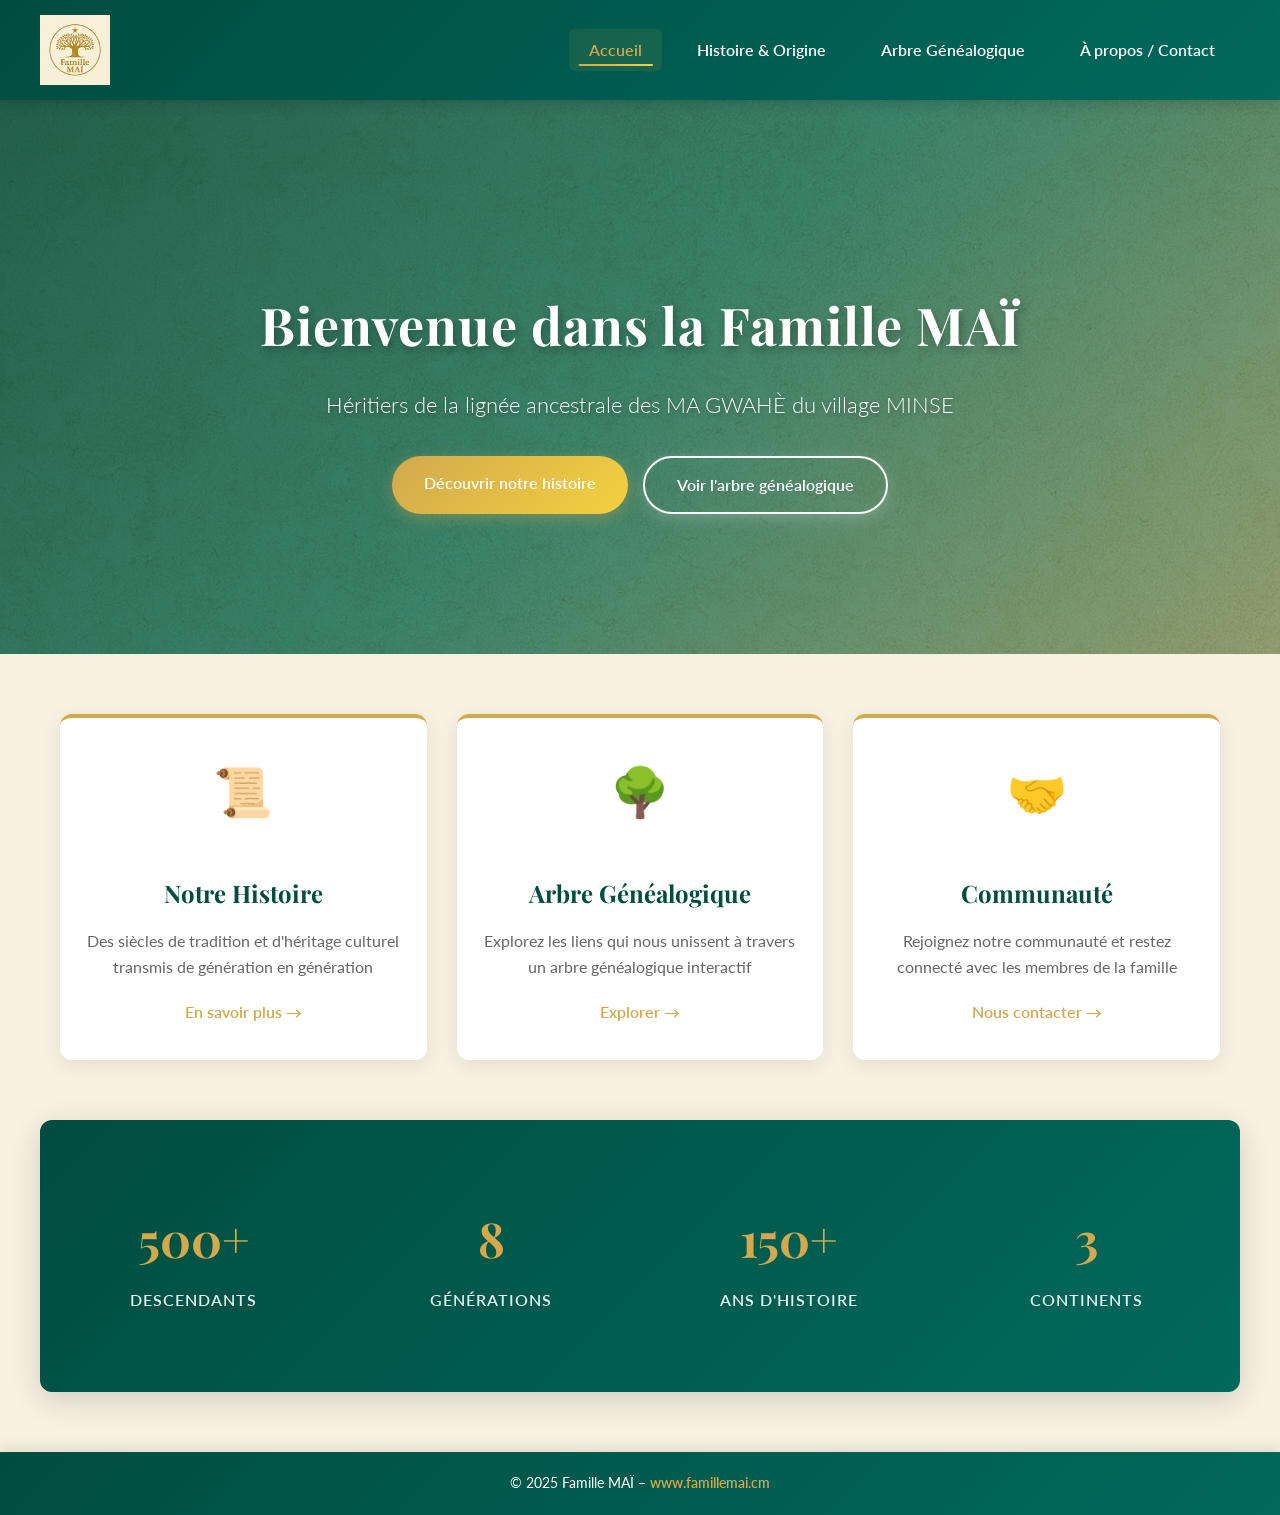
==== accueil.html @ d03c82a0 "Renommage index.html en accueil.html et correction des redirections - Renommage de index.html en acc" ====
<!DOCTYPE html>
<html lang="fr">
<head>
  <meta charset="UTF-8">
  <meta name="viewport" content="width=device-width, initial-scale=1.0">
  <title>Famille MAÏ – Accueil</title>
  <link rel="stylesheet" href="css/style.css">
</head>
<body>
  <header>
    <img src="images/logo-mai.png" alt="Logo Famille MAÏ" class="logo">
    <button class="menu-toggle" aria-label="Menu">
      <span></span>
      <span></span>
      <span></span>
    </button>
    <nav>
      <a href="accueil.html" class="active">Accueil</a>
      <a href="histoire.html">Histoire & Origine</a>
      <a href="arbre-cascade.html">Arbre Généalogique</a>
      <a href="contact.html">À propos / Contact</a>
    </nav>
  </header>

  <section class="hero fade-in">
    <h1>Bienvenue dans la Famille MAÏ</h1>
    <p>Héritiers de la lignée ancestrale des MA GWAHÈ du village MINSE</p>
    <div class="buttons">
      <a href="histoire.html" class="btn">Découvrir notre histoire</a>
      <a href="arbre-cascade.html" class="btn secondary">Voir l'arbre généalogique</a>
    </div>
  </section>

  <section class="features">
    <div class="feature-card fade-in">
      <div class="feature-icon">📜</div>
      <h3>Notre Histoire</h3>
      <p>Des siècles de tradition et d'héritage culturel transmis de génération en génération</p>
      <a href="histoire.html" class="feature-link">En savoir plus →</a>
    </div>
    <div class="feature-card fade-in">
      <div class="feature-icon">🌳</div>
      <h3>Arbre Généalogique</h3>
      <p>Explorez les liens qui nous unissent à travers un arbre généalogique interactif</p>
      <a href="arbre-cascade.html" class="feature-link">Explorer →</a>
    </div>
    <div class="feature-card fade-in">
      <div class="feature-icon">🤝</div>
      <h3>Communauté</h3>
      <p>Rejoignez notre communauté et restez connecté avec les membres de la famille</p>
      <a href="contact.html" class="feature-link">Nous contacter →</a>
    </div>
  </section>

  <section class="stats">
    <div class="stat-item">
      <div class="stat-number">500+</div>
      <div class="stat-label">Descendants</div>
    </div>
    <div class="stat-item">
      <div class="stat-number">8</div>
      <div class="stat-label">Générations</div>
    </div>
    <div class="stat-item">
      <div class="stat-number">150+</div>
      <div class="stat-label">Ans d'histoire</div>
    </div>
    <div class="stat-item">
      <div class="stat-number">3</div>
      <div class="stat-label">Continents</div>
    </div>
  </section>

  <footer>
    © 2025 Famille MAÏ – <a href="https://famillemai.cm">www.famillemai.cm</a>
  </footer>

  <script>
    // Header sticky effect
    window.addEventListener('scroll', () => {
      const header = document.querySelector('header');
      if (window.scrollY > 50) {
        header.classList.add('scrolled');
      } else {
        header.classList.remove('scrolled');
      }
    });

    // Menu hamburger
    const menuToggle = document.querySelector('.menu-toggle');
    const nav = document.querySelector('nav');

    menuToggle.addEventListener('click', () => {
      menuToggle.classList.toggle('active');
      nav.classList.toggle('active');
    });

    // Fermer le menu au clic sur un lien
    document.querySelectorAll('nav a').forEach(link => {
      link.addEventListener('click', () => {
        menuToggle.classList.remove('active');
        nav.classList.remove('active');
      });
    });

    // Intersection Observer pour les animations
    const observerOptions = {
      threshold: 0.1,
      rootMargin: '0px 0px -50px 0px'
    };

    const observer = new IntersectionObserver((entries) => {
      entries.forEach((entry, index) => {
        if (entry.isIntersecting) {
          setTimeout(() => {
            entry.target.style.opacity = '1';
            entry.target.style.transform = 'translateY(0)';
          }, index * 100);
        }
      });
    }, observerOptions);

    document.querySelectorAll('.fade-in').forEach((el) => {
      observer.observe(el);
    });

    document.querySelectorAll('.feature-card').forEach((el) => {
      observer.observe(el);
    });
  </script>
</body>
</html>
---- css/style.css ----
/* ---------- POLICES GOOGLE FONTS ---------- */
@import url('https://fonts.googleapis.com/css2?family=Playfair+Display:wght@400;600;700&family=Lato:wght@300;400;600;700&display=swap');

/* ---------- STYLE GLOBAL ---------- */
* {
  box-sizing: border-box;
}

body {
  margin: 0;
  font-family: "Lato", sans-serif;
  background-color: #f6f1e1;
  color: #3e3e3e;
  line-height: 1.6;
}

h1, h2, h3 {
  font-family: "Playfair Display", serif;
  font-weight: 700;
}

/* ---------- EN-TÊTE ---------- */
header {
  background: linear-gradient(135deg, #004d40 0%, #00695c 100%);
  color: white;
  display: flex;
  align-items: center;
  justify-content: space-between;
  padding: 15px 40px;
  flex-wrap: wrap;
  position: sticky;
  top: 0;
  z-index: 1000;
  box-shadow: 0 4px 12px rgba(0, 0, 0, 0.15);
  transition: all 0.3s ease;
}

header.scrolled {
  padding: 10px 40px;
  box-shadow: 0 6px 20px rgba(0, 0, 0, 0.25);
}

.logo {
  height: 70px;
  transition: transform 0.3s ease;
}

.logo:hover {
  transform: scale(1.05);
}

nav {
  display: flex;
  gap: 5px;
}

nav a {
  color: white;
  text-decoration: none;
  padding: 8px 20px;
  margin: 0 5px;
  font-weight: 600;
  position: relative;
  transition: all 0.3s ease;
  border-radius: 6px;
}

nav a::after {
  content: '';
  position: absolute;
  bottom: 5px;
  left: 50%;
  transform: translateX(-50%) scaleX(0);
  width: 80%;
  height: 2px;
  background: linear-gradient(90deg, #d2a94d, #f4d03f);
  transition: transform 0.3s ease;
}

nav a:hover {
  background-color: rgba(255, 255, 255, 0.1);
}

nav a:hover::after {
  transform: translateX(-50%) scaleX(1);
}

nav a.active {
  color: #d2a94d;
  background-color: rgba(210, 169, 77, 0.1);
}

nav a.active::after {
  transform: translateX(-50%) scaleX(1);
}

/* ---------- SECTION ACCUEIL ---------- */
.hero {
  text-align: center;
  background: url('../images/fond.jpg') center/cover no-repeat;
  color: #fff;
  padding: 140px 20px;
  position: relative;
  overflow: hidden;
}

.hero::before {
  content: '';
  position: absolute;
  top: 0;
  left: 0;
  right: 0;
  bottom: 0;
  background: linear-gradient(135deg, rgba(0, 77, 64, 0.85) 0%, rgba(0, 105, 92, 0.75) 50%, rgba(108, 139, 99, 0.7) 100%);
  z-index: 1;
}

.hero > * {
  position: relative;
  z-index: 2;
}

.hero h1 {
  font-size: 52px;
  margin-bottom: 15px;
  font-weight: 700;
  text-shadow: 2px 4px 8px rgba(0, 0, 0, 0.3);
  letter-spacing: 1px;
  animation: fadeInDown 1s ease-out;
}

.hero p {
  font-size: 22px;
  margin-bottom: 35px;
  font-weight: 300;
  text-shadow: 1px 2px 4px rgba(0, 0, 0, 0.3);
  max-width: 700px;
  margin-left: auto;
  margin-right: auto;
  line-height: 1.5;
}

@keyframes fadeInDown {
  from {
    opacity: 0;
    transform: translateY(-30px);
  }
  to {
    opacity: 1;
    transform: translateY(0);
  }
}

.buttons {
  display: flex;
  gap: 15px;
  justify-content: center;
  flex-wrap: wrap;
  margin-top: 30px;
}

.btn {
  background: linear-gradient(135deg, #d2a94d 0%, #f4d03f 100%);
  color: white;
  padding: 14px 32px;
  border-radius: 50px;
  text-decoration: none;
  font-weight: 600;
  font-size: 16px;
  transition: all 0.3s ease;
  display: inline-block;
  box-shadow: 0 4px 15px rgba(210, 169, 77, 0.4);
  position: relative;
  overflow: hidden;
}

.btn::before {
  content: '';
  position: absolute;
  top: 0;
  left: -100%;
  width: 100%;
  height: 100%;
  background: linear-gradient(90deg, transparent, rgba(255, 255, 255, 0.3), transparent);
  transition: left 0.5s ease;
}

.btn:hover::before {
  left: 100%;
}

.btn:hover {
  transform: translateY(-3px);
  box-shadow: 0 6px 25px rgba(210, 169, 77, 0.6);
}

.btn.secondary {
  background: transparent;
  border: 2px solid #fff;
  box-shadow: 0 4px 15px rgba(255, 255, 255, 0.2);
}

.btn.secondary:hover {
  background-color: rgba(255, 255, 255, 0.15);
  border-color: #d2a94d;
  box-shadow: 0 6px 25px rgba(255, 255, 255, 0.4);
}

/* ---------- CONTENU GÉNÉRAL ---------- */
main.contenu {
  max-width: 1200px;
  margin: 40px auto;
  padding: 50px 80px;
  line-height: 1.8;
  background: white;
  border-radius: 12px;
  box-shadow: 0 5px 20px rgba(0, 0, 0, 0.08);
}

main.contenu h1 {
  color: #004d40;
  font-size: 38px;
  margin-bottom: 20px;
  border-bottom: 3px solid #d2a94d;
  padding-bottom: 15px;
}

main.contenu h2 {
  color: #00695c;
  margin-top: 35px;
  font-size: 28px;
  position: relative;
  padding-left: 20px;
}

main.contenu h2::before {
  content: '';
  position: absolute;
  left: 0;
  top: 50%;
  transform: translateY(-50%);
  width: 5px;
  height: 70%;
  background: linear-gradient(180deg, #d2a94d, #f4d03f);
  border-radius: 3px;
}

main.contenu p {
  margin: 15px 0;
  color: #4a4a4a;
}

main.contenu a {
  color: #d2a94d;
  text-decoration: none;
  font-weight: 600;
  transition: all 0.3s ease;
  position: relative;
}

main.contenu a:hover {
  color: #bfa33b;
  text-decoration: underline;
}

/* ---------- PIED DE PAGE ---------- */
footer {
  text-align: center;
  background: linear-gradient(135deg, #004d40 0%, #00695c 100%);
  color: #fff;
  padding: 20px 0;
  margin-top: 60px;
  box-shadow: 0 -4px 12px rgba(0, 0, 0, 0.1);
  font-size: 14px;
}

footer a {
  color: #d2a94d;
  text-decoration: none;
  font-weight: 600;
  transition: color 0.3s ease;
}

footer a:hover {
  color: #f4d03f;
}

/* ---------- SECTIONS FEATURES ---------- */
.features {
  max-width: 1200px;
  margin: 60px auto;
  padding: 0 20px;
  display: grid;
  grid-template-columns: repeat(auto-fit, minmax(280px, 1fr));
  gap: 30px;
}

.feature-card {
  background: white;
  padding: 35px 25px;
  border-radius: 12px;
  box-shadow: 0 5px 20px rgba(0, 0, 0, 0.08);
  text-align: center;
  transition: all 0.3s ease;
  border-top: 4px solid #d2a94d;
}

.feature-card:hover {
  transform: translateY(-8px);
  box-shadow: 0 12px 35px rgba(0, 77, 64, 0.15);
}

.feature-icon {
  font-size: 48px;
  margin-bottom: 20px;
  display: inline-block;
  transition: transform 0.3s ease;
}

.feature-card:hover .feature-icon {
  transform: scale(1.15);
}

.feature-card h3 {
  color: #004d40;
  font-size: 24px;
  margin-bottom: 15px;
}

.feature-card p {
  color: #666;
  line-height: 1.6;
  margin-bottom: 20px;
}

.feature-link {
  color: #d2a94d;
  text-decoration: none;
  font-weight: 600;
  transition: all 0.3s ease;
}

.feature-link:hover {
  color: #bfa33b;
}

/* ---------- SECTION STATISTIQUES ---------- */
.stats {
  background: linear-gradient(135deg, #004d40 0%, #00695c 100%);
  padding: 60px 20px;
  margin: 60px 0;
  display: grid;
  grid-template-columns: repeat(auto-fit, minmax(200px, 1fr));
  gap: 30px;
  max-width: 1200px;
  margin-left: auto;
  margin-right: auto;
  border-radius: 12px;
  box-shadow: 0 8px 30px rgba(0, 0, 0, 0.15);
}

.stat-item {
  text-align: center;
  color: white;
  padding: 20px;
}

.stat-number {
  font-size: 48px;
  font-weight: 700;
  color: #d2a94d;
  margin-bottom: 10px;
  font-family: "Playfair Display", serif;
}

.stat-label {
  font-size: 16px;
  text-transform: uppercase;
  letter-spacing: 1px;
  color: rgba(255, 255, 255, 0.9);
  font-weight: 600;
}

/* ---------- ARBRE ---------- */
.chart {
  width: 100%;
  height: 900px;
  margin: 20px auto;
}

/* ---------- ANIMATION D’APPARITION ---------- */
.fade-in {
  opacity: 0;
  transform: translateY(20px);
  animation: fadeInUp 1s ease-out forwards;
}

@keyframes fadeInUp {
  to {
    opacity: 1;
    transform: translateY(0);
  }
}

/* ---------- MENU HAMBURGER ---------- */
.menu-toggle {
  display: none;
  flex-direction: column;
  gap: 5px;
  cursor: pointer;
  padding: 10px;
  background: transparent;
  border: none;
}

.menu-toggle span {
  width: 28px;
  height: 3px;
  background: white;
  border-radius: 3px;
  transition: all 0.3s ease;
}

.menu-toggle.active span:nth-child(1) {
  transform: rotate(45deg) translate(8px, 8px);
}

.menu-toggle.active span:nth-child(2) {
  opacity: 0;
}

.menu-toggle.active span:nth-child(3) {
  transform: rotate(-45deg) translate(8px, -8px);
}

/* ---------- RESPONSIVE DESIGN ---------- */
@media (max-width: 768px) {
  header {
    padding: 15px 20px;
  }

  .logo {
    height: 60px;
  }

  .menu-toggle {
    display: flex;
  }

  nav {
    position: fixed;
    top: 90px;
    left: 0;
    right: 0;
    background: linear-gradient(135deg, #004d40 0%, #00695c 100%);
    flex-direction: column;
    padding: 20px;
    box-shadow: 0 8px 20px rgba(0, 0, 0, 0.2);
    transform: translateY(-120%);
    transition: transform 0.3s ease;
    z-index: 999;
  }

  nav.active {
    transform: translateY(0);
  }

  nav a {
    padding: 15px 20px;
    margin: 5px 0;
    text-align: center;
    border-radius: 8px;
  }

  .hero {
    padding: 80px 20px;
  }

  .hero h1 {
    font-size: 36px;
  }

  .hero p {
    font-size: 18px;
  }

  .features {
    grid-template-columns: 1fr;
    padding: 0 20px;
    margin: 40px auto;
  }

  .stats {
    grid-template-columns: repeat(2, 1fr);
    margin: 40px 20px;
    padding: 40px 15px;
  }

  .stat-number {
    font-size: 36px;
  }

  main.contenu {
    padding: 30px 20px;
    margin: 20px;
  }

  main.contenu h1 {
    font-size: 28px;
  }

  main.contenu h2 {
    font-size: 22px;
  }

  .chart {
    width: 100%;
    overflow-x: scroll;
  }

  .btn {
    padding: 12px 24px;
    font-size: 15px;
  }
}
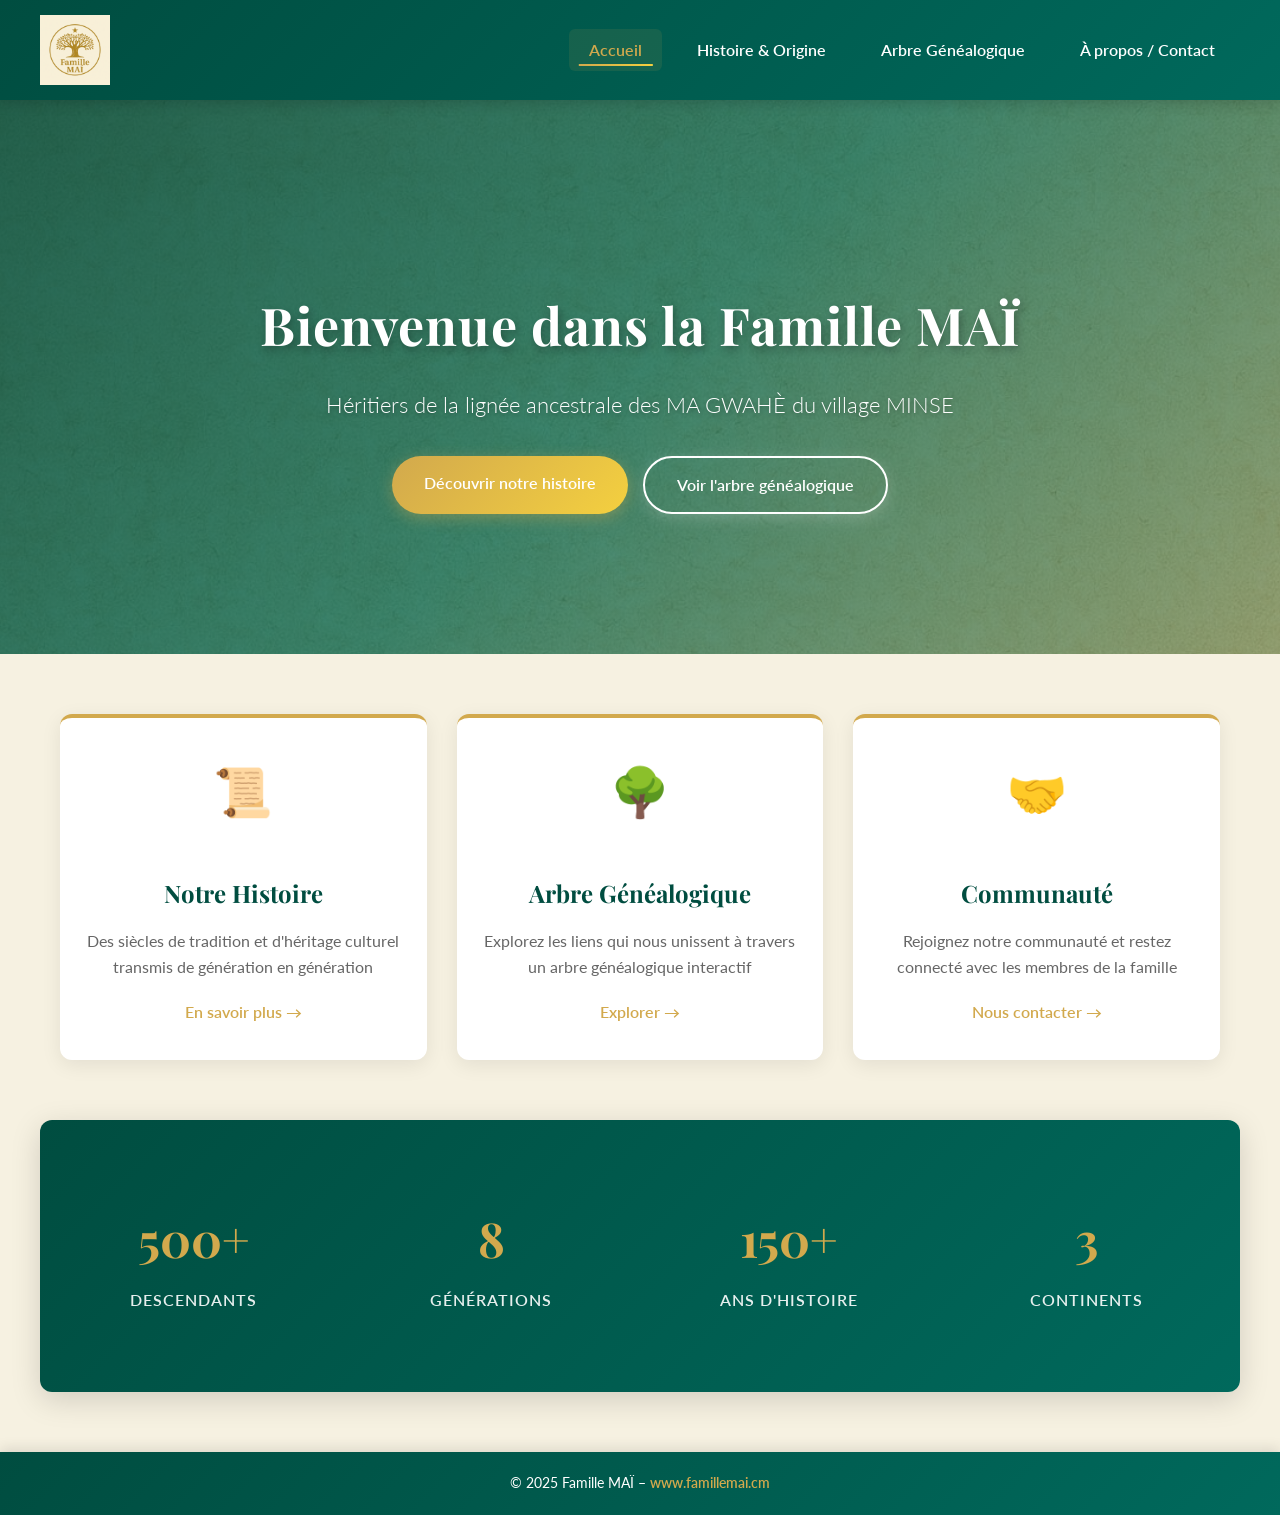
==== commit 97156b4f: "Optimisations techniques : cohérence, favicon et performance - Correction de tous les liens index.ht" ====
--- a/accueil.html
+++ b/accueil.html
@@ -4,6 +4,7 @@
   <meta charset="UTF-8">
   <meta name="viewport" content="width=device-width, initial-scale=1.0">
   <title>Famille MAÏ – Accueil</title>
+  <link rel="icon" type="image/svg+xml" href="favicon.svg">
   <link rel="stylesheet" href="css/style.css">
 </head>
 <body>
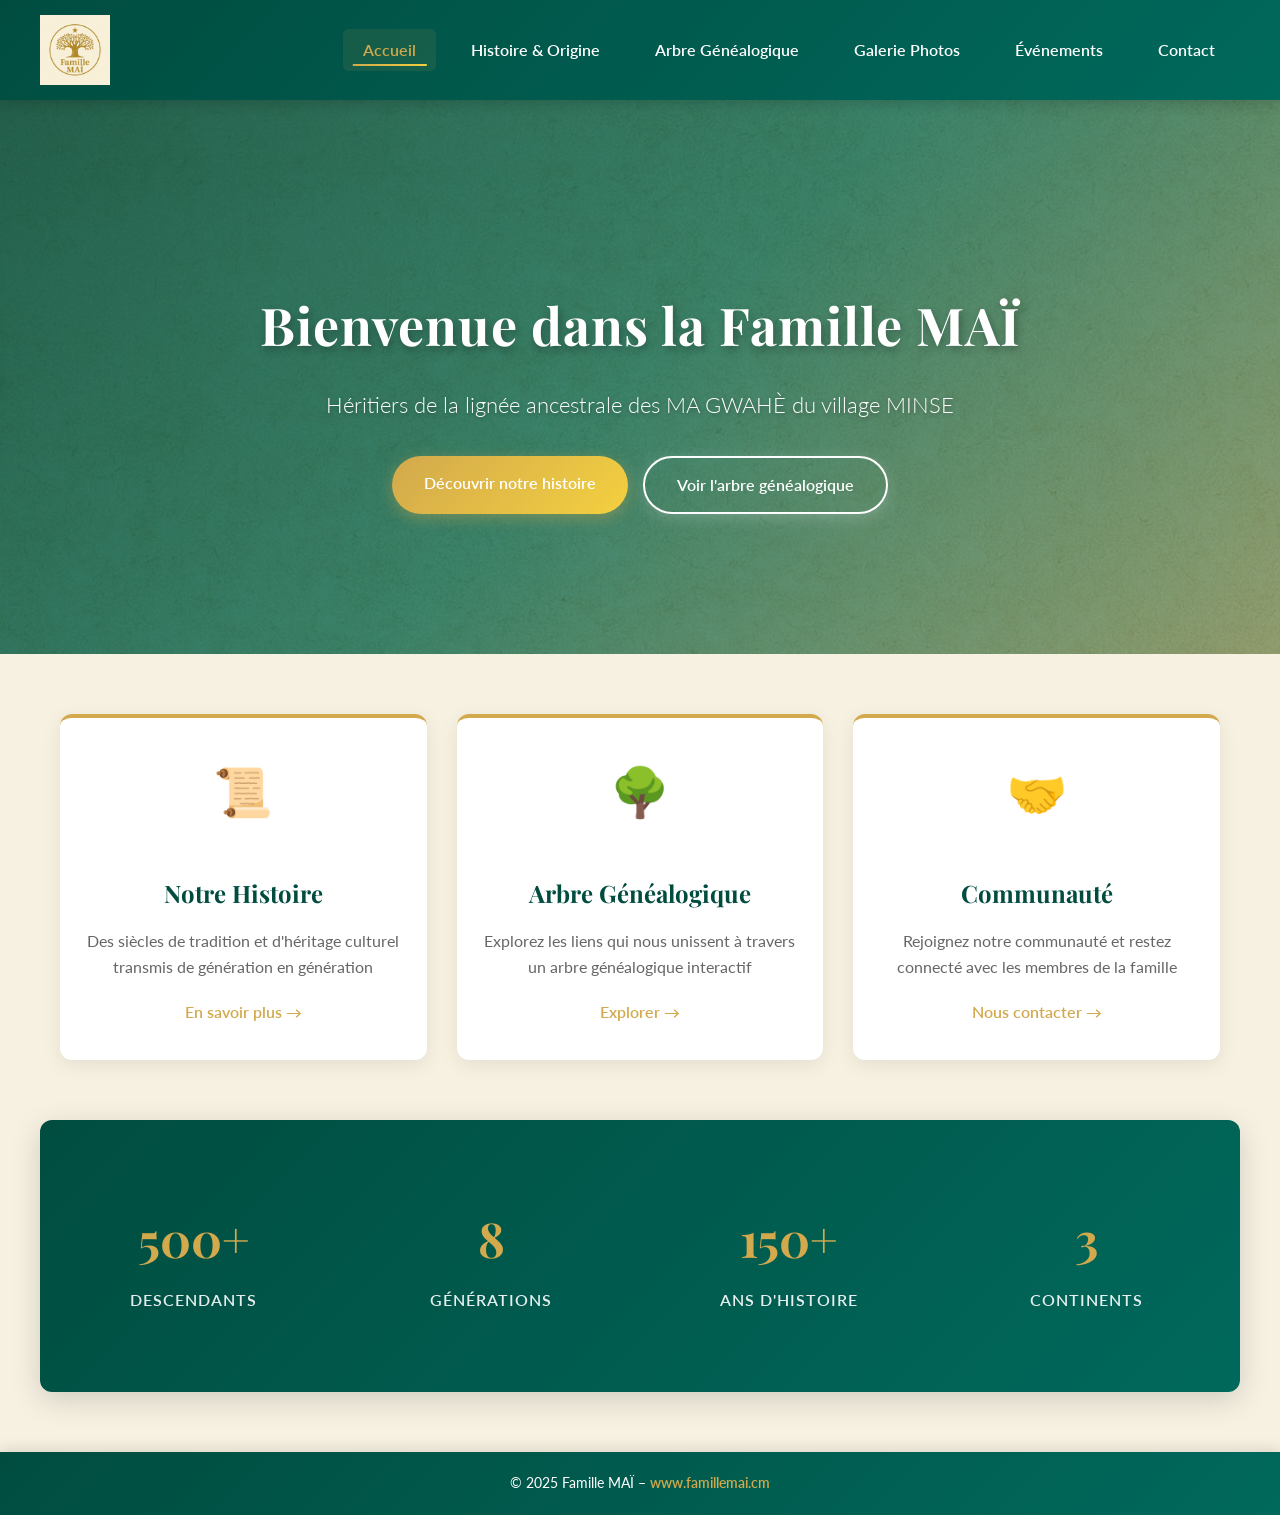
==== commit b86d046a: "Ajout de nouvelles fonctionnalités : Formulaire, Galerie et Événements - Formulaire de contact fonct" ====
--- a/accueil.html
+++ b/accueil.html
@@ -19,7 +19,9 @@
       <a href="accueil.html" class="active">Accueil</a>
       <a href="histoire.html">Histoire & Origine</a>
       <a href="arbre-cascade.html">Arbre Généalogique</a>
-      <a href="contact.html">À propos / Contact</a>
+      <a href="galerie.html">Galerie Photos</a>
+      <a href="evenements.html">Événements</a>
+      <a href="contact.html">Contact</a>
     </nav>
   </header>
 
